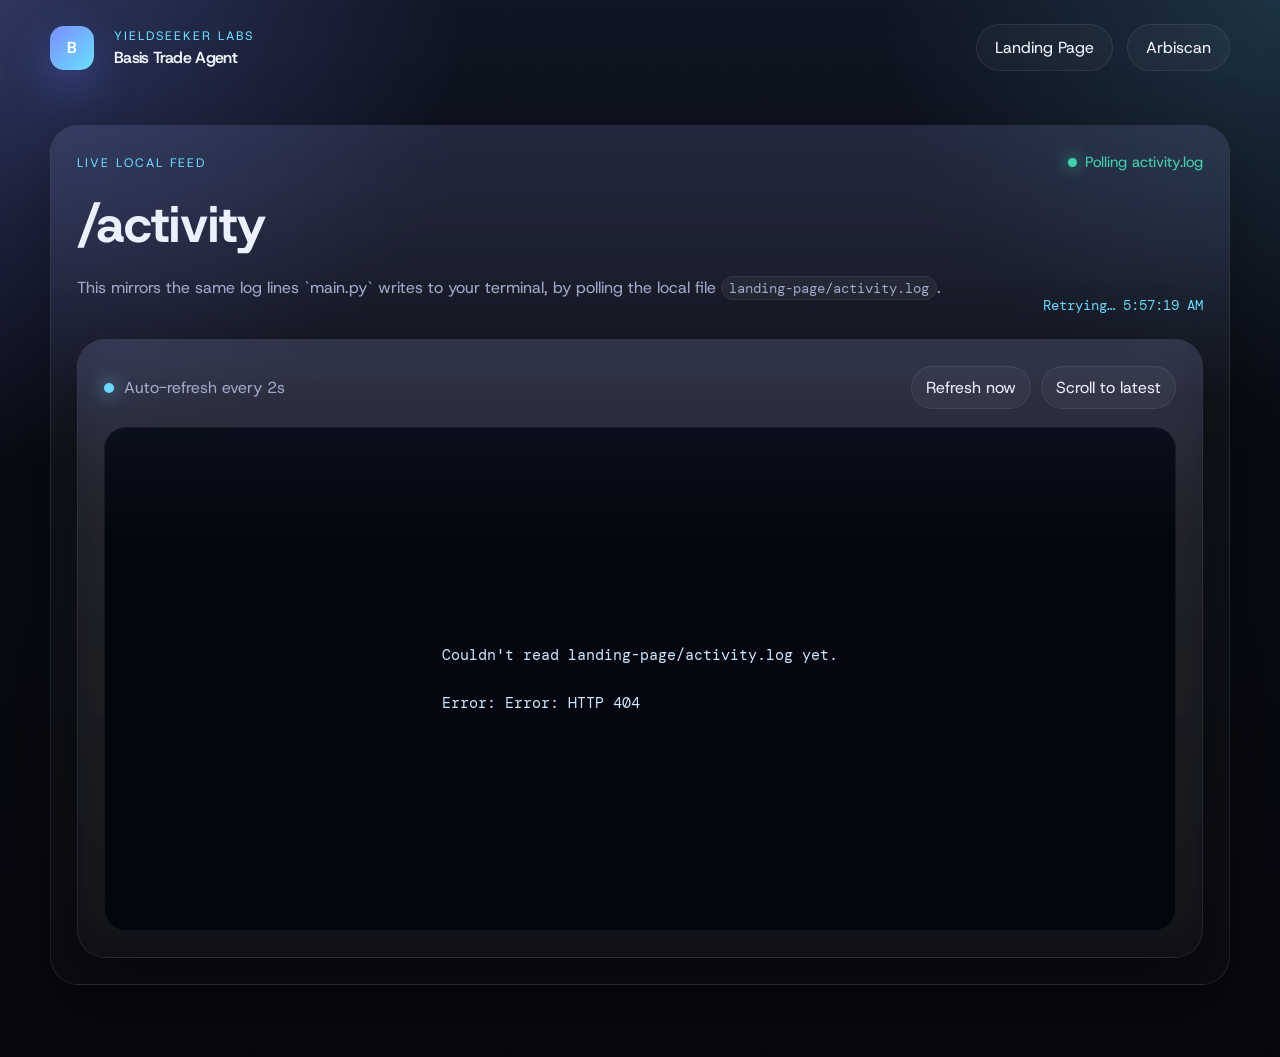
==== landing-page/activity/index.html @ ec865aa6 "Add static landing page and local /activity log viewer" ====
<!doctype html>
<html lang="en">
  <head>
    <meta charset="UTF-8" />
    <meta name="viewport" content="width=device-width, initial-scale=1.0" />
    <title>Basis Trade Agent · Live Activity</title>
    <link rel="preconnect" href="https://fonts.googleapis.com" />
    <link rel="preconnect" href="https://fonts.gstatic.com" crossorigin />
    <link href="https://fonts.googleapis.com/css2?family=Host+Grotesk:wght@400;500;700&family=DM+Mono:wght@400;500&display=swap" rel="stylesheet" />
    <link rel="stylesheet" href="../styles.css" />
  </head>
  <body class="activity-page">
    <div class="page-shell">
      <nav class="topbar">
        <div class="brand-mark">B</div>
        <div class="brand-copy">
          <span class="eyebrow">YieldSeeker Labs</span>
          <span class="brand-name">Basis Trade Agent</span>
        </div>
        <div class="link-row">
          <a class="ghost-link" href="../">Landing Page</a>
          <a class="ghost-link" href="https://arbiscan.io/" target="_blank" rel="noreferrer">Arbiscan</a>
        </div>
      </nav>

      <section class="glass-panel activity-shell">
        <div class="activity-header">
          <span class="eyebrow">Live local feed</span>
          <span class="status-dot">Polling activity.log</span>
        </div>
        <div class="activity-title-row">
          <div>
            <h1>/activity</h1>
            <p class="hero-text">This mirrors the same log lines `main.py` writes to your terminal, by polling the local file <span class="inline-code">landing-page/activity.log</span>.</p>
          </div>
          <div class="activity-meta" id="last-updated">Waiting for first refresh…</div>
        </div>

        <div class="glass-panel log-panel">
          <div class="log-toolbar">
            <div class="log-status">Auto-refresh every 2s</div>
            <div class="log-actions">
              <button class="button-lite" id="refresh-button" type="button">Refresh now</button>
              <button class="button-lite" id="scroll-button" type="button">Scroll to latest</button>
            </div>
          </div>
          <pre class="log-output empty-state" id="log-output">No activity yet.

Start <span class="inline-code">make main</span> in another terminal and this page will populate automatically.</pre>
        </div>
      </section>
    </div>
    <script src="./viewer.js"></script>
  </body>
</html>
---- landing-page/styles.css ----
:root {
  color-scheme: dark;
  --bg: #090b14;
  --bg-elevated: rgba(20, 24, 39, 0.78);
  --bg-elevated-strong: rgba(30, 36, 58, 0.92);
  --border: rgba(255, 255, 255, 0.08);
  --text: #f4f7ff;
  --muted: #a3acc6;
  --accent: #7c8cff;
  --accent-2: #69e1ff;
  --success: #3dd9a5;
  --shadow: 0 30px 80px rgba(0, 0, 0, 0.35);
}

* {
  box-sizing: border-box;
}

html {
  scroll-behavior: smooth;
}

body {
  margin: 0;
  min-height: 100vh;
  font-family: "Host Grotesk", Inter, system-ui, sans-serif;
  color: var(--text);
  background:
    radial-gradient(circle at top left, rgba(124, 140, 255, 0.28), transparent 28%),
    radial-gradient(circle at top right, rgba(105, 225, 255, 0.14), transparent 24%),
    linear-gradient(180deg, #101523 0%, var(--bg) 42%, #07080d 100%);
}

body::before {
  content: "";
  position: fixed;
  inset: 0;
  pointer-events: none;
  background-image: linear-gradient(rgba(255, 255, 255, 0.028) 1px, transparent 1px), linear-gradient(90deg, rgba(255, 255, 255, 0.028) 1px, transparent 1px);
  background-size: 36px 36px;
  mask-image: linear-gradient(180deg, rgba(0, 0, 0, 0.4), transparent 88%);
}

.page-shell {
  width: min(1180px, calc(100vw - 32px));
  margin: 0 auto;
  padding: 24px 0 72px;
}

.topbar {
  display: flex;
  align-items: center;
  justify-content: space-between;
  gap: 20px;
  margin-bottom: 54px;
}

.brand-mark {
  width: 44px;
  height: 44px;
  border-radius: 14px;
  display: grid;
  place-items: center;
  font-weight: 700;
  color: white;
  background: linear-gradient(135deg, var(--accent), var(--accent-2));
  box-shadow: 0 18px 44px rgba(87, 127, 255, 0.34);
}

.brand-copy {
  display: flex;
  flex-direction: column;
  gap: 3px;
  margin-right: auto;
}

.brand-name,
.hero h1,
.section h2,
.info-card h3,
.detail-card h3,
.timeline-step h3,
.hero-panel h3 {
  letter-spacing: -0.04em;
}

.brand-name {
  font-size: 1rem;
  font-weight: 600;
}

.eyebrow,
.panel-label {
  font-size: 0.77rem;
  text-transform: uppercase;
  letter-spacing: 0.16em;
  color: var(--accent-2);
}

.ghost-link,
.primary-button,
.secondary-button {
  text-decoration: none;
  transition: transform 160ms ease, border-color 160ms ease, background 160ms ease, color 160ms ease;
}

.ghost-link {
  color: var(--text);
  border: 1px solid var(--border);
  background: rgba(255, 255, 255, 0.03);
  padding: 12px 18px;
  border-radius: 999px;
}

.hero-grid {
  display: grid;
  grid-template-columns: minmax(0, 1.3fr) minmax(300px, 0.9fr);
  gap: 28px;
  align-items: stretch;
}

.hero-copy,
.glass-panel {
  position: relative;
  overflow: hidden;
}

.hero-copy {
  padding: 18px 0;
}

.hero h1 {
  margin: 12px 0 18px;
  font-size: clamp(2.8rem, 6.2vw, 5.2rem);
  line-height: 0.96;
}

.hero-text,
.section-heading p,
.info-card p,
.detail-card li,
.timeline-step p,
.hero-panel p,
.activity-meta,
.empty-state {
  color: var(--muted);
  line-height: 1.7;
}

.hero-actions {
  display: flex;
  flex-wrap: wrap;
  gap: 14px;
  margin: 28px 0 24px;
}

.primary-button,
.secondary-button {
  display: inline-flex;
  align-items: center;
  justify-content: center;
  min-height: 48px;
  padding: 0 20px;
  border-radius: 999px;
  font-weight: 600;
}

.primary-button {
  color: #08101c;
  background: linear-gradient(135deg, #edf1ff, #88c8ff);
}

.secondary-button {
  color: var(--text);
  border: 1px solid var(--border);
  background: rgba(255, 255, 255, 0.03);
}

.hero-points,
.detail-card ul {
  margin: 0;
  padding-left: 1.1rem;
}

.hero-points {
  display: grid;
  gap: 8px;
  color: var(--muted);
}

.glass-panel {
  border: 1px solid var(--border);
  border-radius: 28px;
  background: linear-gradient(180deg, rgba(255, 255, 255, 0.05), rgba(255, 255, 255, 0.02));
  backdrop-filter: blur(22px);
  box-shadow: var(--shadow);
}

.glass-panel::after {
  content: "";
  position: absolute;
  inset: 0;
  border-radius: inherit;
  background: linear-gradient(180deg, rgba(124, 140, 255, 0.1), transparent 32%);
  pointer-events: none;
}

.hero-panel,
.info-card,
.detail-card,
.timeline-step,
.activity-shell,
.log-panel,
.inline-card {
  padding: 26px;
}

.panel-header,
.activity-header {
  display: flex;
  align-items: center;
  justify-content: space-between;
  gap: 12px;
}

.status-dot {
  display: inline-flex;
  align-items: center;
  gap: 8px;
  color: var(--success);
  font-size: 0.92rem;
}

.status-dot::before {
  content: "";
  width: 9px;
  height: 9px;
  border-radius: 999px;
  background: currentColor;
  box-shadow: 0 0 16px currentColor;
}

.panel-stack,
.card-grid,
.timeline {
  display: grid;
  gap: 18px;
}

.panel-stack {
  margin-top: 18px;
}

.panel-block {
  padding: 18px;
  border-radius: 20px;
  background: rgba(255, 255, 255, 0.035);
  border: 1px solid rgba(255, 255, 255, 0.04);
}

.panel-block h3,
.info-card h3,
.detail-card h3,
.timeline-step h3,
.activity-shell h1 {
  margin: 0 0 10px;
  font-size: 1.16rem;
}

.section {
  margin-top: 84px;
}

.section-heading {
  max-width: 760px;
  margin-bottom: 28px;
}

.section-heading h2 {
  margin: 10px 0 12px;
  font-size: clamp(2rem, 4.4vw, 3.3rem);
  line-height: 1.03;
}

.section-heading.narrow {
  max-width: 620px;
}

.card-grid.three-up {
  grid-template-columns: repeat(3, minmax(0, 1fr));
}

.card-grid.two-up {
  grid-template-columns: repeat(2, minmax(0, 1fr));
}

.timeline {
  grid-template-columns: repeat(3, minmax(0, 1fr));
}

.step-number,
.inline-code,
.log-panel code,
pre,
textarea,
.activity-meta {
  font-family: "DM Mono", ui-monospace, monospace;
}

.step-number {
  display: inline-flex;
  margin-bottom: 14px;
  color: var(--accent-2);
  font-size: 0.88rem;
}

.inline-code {
  padding: 2px 7px;
  border-radius: 999px;
  background: rgba(255, 255, 255, 0.05);
  border: 1px solid rgba(255, 255, 255, 0.06);
  font-size: 0.86rem;
}

.activity-page {
  min-height: 100vh;
}

.activity-shell {
  margin-top: 42px;
}

.activity-title-row {
  display: flex;
  align-items: end;
  justify-content: space-between;
  gap: 18px;
  margin: 18px 0 22px;
}

.activity-title-row h1 {
  font-size: clamp(2.1rem, 4vw, 3.7rem);
}

.activity-meta {
  font-size: 0.9rem;
  color: var(--accent-2);
}

.log-panel {
  min-height: 65vh;
}

.log-toolbar {
  display: flex;
  align-items: center;
  justify-content: space-between;
  gap: 12px;
  margin-bottom: 18px;
}

.log-status {
  display: flex;
  align-items: center;
  gap: 10px;
  color: var(--muted);
}

.log-status::before {
  content: "";
  width: 10px;
  height: 10px;
  border-radius: 999px;
  background: var(--accent-2);
  box-shadow: 0 0 18px rgba(105, 225, 255, 0.9);
}

.log-actions {
  display: flex;
  gap: 10px;
}

.button-lite {
  border: 1px solid var(--border);
  background: rgba(255, 255, 255, 0.04);
  color: var(--text);
  border-radius: 999px;
  padding: 10px 14px;
  cursor: pointer;
  font: inherit;
}

.log-output {
  margin: 0;
  padding: 18px;
  border-radius: 22px;
  background: rgba(3, 6, 14, 0.9);
  border: 1px solid rgba(255, 255, 255, 0.05);
  color: #cfe8ff;
  font-size: 0.92rem;
  line-height: 1.65;
  white-space: pre-wrap;
  word-break: break-word;
  min-height: 56vh;
}

.empty-state {
  display: grid;
  place-items: center;
}

.link-row {
  display: flex;
  gap: 14px;
  flex-wrap: wrap;
}

@media (max-width: 980px) {
  .hero-grid,
  .card-grid.three-up,
  .card-grid.two-up,
  .timeline {
    grid-template-columns: 1fr;
  }

  .activity-title-row,
  .topbar,
  .log-toolbar {
    align-items: flex-start;
    flex-direction: column;
  }
}

@media (max-width: 640px) {
  .page-shell {
    width: min(100vw - 20px, 1180px);
    padding-top: 16px;
    padding-bottom: 48px;
  }

  .hero h1 {
    font-size: 2.55rem;
  }

  .hero-panel,
  .info-card,
  .detail-card,
  .timeline-step,
  .activity-shell,
  .log-panel,
  .inline-card {
    padding: 20px;
  }
}
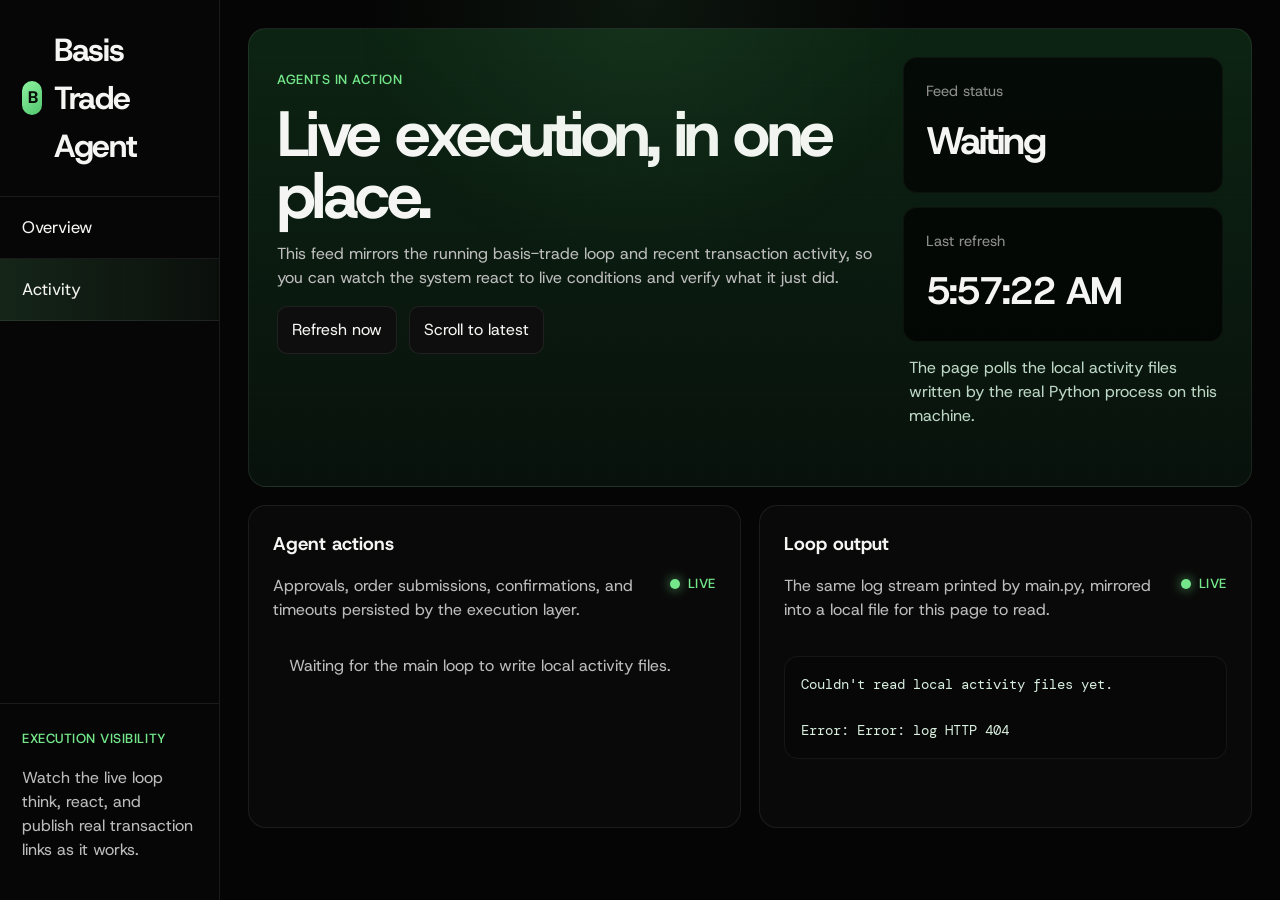
==== commit 5a7f35c4: "Redesign landing page as startup-style site while keeping YieldSeeker theme" ====
--- a/landing-page/activity/index.html
+++ b/landing-page/activity/index.html
@@ -3,52 +3,81 @@
   <head>
     <meta charset="UTF-8" />
     <meta name="viewport" content="width=device-width, initial-scale=1.0" />
-    <title>Basis Trade Agent · Live Activity</title>
+    <title>Basis Trade Agent · Activity</title>
     <link rel="preconnect" href="https://fonts.googleapis.com" />
     <link rel="preconnect" href="https://fonts.gstatic.com" crossorigin />
-    <link href="https://fonts.googleapis.com/css2?family=Host+Grotesk:wght@400;500;700&family=DM+Mono:wght@400;500&display=swap" rel="stylesheet" />
+    <link href="https://fonts.googleapis.com/css2?family=Host+Grotesk:wght@400;500;700;800&family=DM+Mono:wght@400;500&display=swap" rel="stylesheet" />
     <link rel="stylesheet" href="../styles.css" />
   </head>
-  <body class="activity-page">
-    <div class="page-shell">
-      <nav class="topbar">
-        <div class="brand-mark">B</div>
-        <div class="brand-copy">
-          <span class="eyebrow">YieldSeeker Labs</span>
-          <span class="brand-name">Basis Trade Agent</span>
+  <body>
+    <div class="app-shell">
+      <aside class="sidebar">
+        <div class="sidebar-brand">
+          <div class="sidebar-logo">B</div>
+          <span>Basis Trade Agent</span>
         </div>
-        <div class="link-row">
-          <a class="ghost-link" href="../">Landing Page</a>
-          <a class="ghost-link" href="https://arbiscan.io/" target="_blank" rel="noreferrer">Arbiscan</a>
+        <nav class="sidebar-nav">
+          <a class="sidebar-link" href="../">Overview</a>
+          <a class="sidebar-link is-active" href="./">Activity</a>
+        </nav>
+        <div class="sidebar-footer">
+          <span class="sidebar-caption">Execution visibility</span>
+          <p>Watch the live loop think, react, and publish real transaction links as it works.</p>
         </div>
-      </nav>
+      </aside>
 
-      <section class="glass-panel activity-shell">
-        <div class="activity-header">
-          <span class="eyebrow">Live local feed</span>
-          <span class="status-dot">Polling activity.log</span>
-        </div>
-        <div class="activity-title-row">
-          <div>
-            <h1>/activity</h1>
-            <p class="hero-text">This mirrors the same log lines `main.py` writes to your terminal, by polling the local file <span class="inline-code">landing-page/activity.log</span>.</p>
-          </div>
-          <div class="activity-meta" id="last-updated">Waiting for first refresh…</div>
-        </div>
-
-        <div class="glass-panel log-panel">
-          <div class="log-toolbar">
-            <div class="log-status">Auto-refresh every 2s</div>
-            <div class="log-actions">
+      <main class="content-shell activity-layout">
+        <section class="hero-panel">
+          <div class="hero-copy">
+            <p class="section-kicker">AGENTS IN ACTION</p>
+            <h1>Live execution, in one place.</h1>
+            <p class="hero-text">This feed mirrors the running basis-trade loop and recent transaction activity, so you can watch the system react to live conditions and verify what it just did.</p>
+            <div class="button-row">
               <button class="button-lite" id="refresh-button" type="button">Refresh now</button>
               <button class="button-lite" id="scroll-button" type="button">Scroll to latest</button>
             </div>
           </div>
-          <pre class="log-output empty-state" id="log-output">No activity yet.
+          <div class="hero-stats">
+            <div class="stat-tile">
+              <span class="stat-label">Feed status</span>
+              <strong id="feed-status">Waiting</strong>
+            </div>
+            <div class="stat-tile">
+              <span class="stat-label">Last refresh</span>
+              <strong id="last-updated">—</strong>
+            </div>
+            <p class="hero-footnote">The page polls the local activity files written by the real Python process on this machine.</p>
+          </div>
+        </section>
 
-Start <span class="inline-code">make main</span> in another terminal and this page will populate automatically.</pre>
-        </div>
-      </section>
+        <section class="feed-grid">
+          <article class="feed-card">
+            <div class="feed-header">
+              <div>
+                <h3>Agent actions</h3>
+                <p class="activity-subtitle">Approvals, order submissions, confirmations, and timeouts persisted by the execution layer.</p>
+              </div>
+              <span class="live-pill">Live</span>
+            </div>
+            <div class="feed-list" id="events-list">
+              <div class="empty-state">No recorded activity yet.</div>
+            </div>
+          </article>
+
+          <article class="feed-card">
+            <div class="feed-header">
+              <div>
+                <h3>Loop output</h3>
+                <p class="activity-subtitle">The same log stream printed by <span class="inline-code">main.py</span>, mirrored into a local file for this page to read.</p>
+              </div>
+              <span class="live-pill">Live</span>
+            </div>
+            <pre class="raw-log" id="raw-log">No activity yet.
+
+Start the main loop and the feed will populate automatically.</pre>
+          </article>
+        </section>
+      </main>
     </div>
     <script src="./viewer.js"></script>
   </body>
--- a/landing-page/styles.css
+++ b/landing-page/styles.css
@@ -1,34 +1,33 @@
 :root {
   color-scheme: dark;
-  --bg: #090b14;
-  --bg-elevated: rgba(20, 24, 39, 0.78);
-  --bg-elevated-strong: rgba(30, 36, 58, 0.92);
-  --border: rgba(255, 255, 255, 0.08);
-  --text: #f4f7ff;
-  --muted: #a3acc6;
-  --accent: #7c8cff;
-  --accent-2: #69e1ff;
-  --success: #3dd9a5;
-  --shadow: 0 30px 80px rgba(0, 0, 0, 0.35);
+  --bg: #050505;
+  --panel: #090909;
+  --panel-2: #0d0d0d;
+  --hero: #0c1410;
+  --line: rgba(255, 255, 255, 0.08);
+  --text: #f5f5f3;
+  --muted: #bcbcbc;
+  --muted-2: #8f8f8f;
+  --green: #74e78a;
+  --green-2: #2c7f45;
+  --green-soft: rgba(116, 231, 138, 0.1);
 }
 
 * {
   box-sizing: border-box;
 }
 
-html {
-  scroll-behavior: smooth;
-}
-
+html,
 body {
   margin: 0;
-  min-height: 100vh;
+  min-height: 100%;
+  background: var(--bg);
+  color: var(--text);
   font-family: "Host Grotesk", Inter, system-ui, sans-serif;
-  color: var(--text);
-  background:
-    radial-gradient(circle at top left, rgba(124, 140, 255, 0.28), transparent 28%),
-    radial-gradient(circle at top right, rgba(105, 225, 255, 0.14), transparent 24%),
-    linear-gradient(180deg, #101523 0%, var(--bg) 42%, #07080d 100%);
+}
+
+body {
+  line-height: 1.5;
 }
 
 body::before {
@@ -36,419 +35,456 @@
   position: fixed;
   inset: 0;
   pointer-events: none;
-  background-image: linear-gradient(rgba(255, 255, 255, 0.028) 1px, transparent 1px), linear-gradient(90deg, rgba(255, 255, 255, 0.028) 1px, transparent 1px);
-  background-size: 36px 36px;
-  mask-image: linear-gradient(180deg, rgba(0, 0, 0, 0.4), transparent 88%);
-}
-
-.page-shell {
-  width: min(1180px, calc(100vw - 32px));
-  margin: 0 auto;
-  padding: 24px 0 72px;
-}
-
-.topbar {
-  display: flex;
-  align-items: center;
-  justify-content: space-between;
-  gap: 20px;
-  margin-bottom: 54px;
-}
-
-.brand-mark {
-  width: 44px;
-  height: 44px;
+  background: radial-gradient(circle at top center, rgba(116, 231, 138, 0.08), transparent 26%);
+}
+
+img {
+  max-width: 100%;
+}
+
+.app-shell {
+  display: grid;
+  grid-template-columns: 220px minmax(0, 1fr);
+  min-height: 100vh;
+}
+
+.sidebar {
+  display: flex;
+  flex-direction: column;
+  border-right: 1px solid var(--line);
+  background: #060606;
+}
+
+.sidebar-brand {
+  display: flex;
+  align-items: center;
+  gap: 12px;
+  padding: 26px 22px;
+  font-size: 2rem;
+  font-weight: 700;
+  letter-spacing: -0.04em;
+}
+
+.sidebar-logo {
+  width: 34px;
+  height: 34px;
+  border-radius: 10px;
+  display: grid;
+  place-items: center;
+  color: #071109;
+  background: linear-gradient(135deg, #8df49f, #52c56f);
+  font-size: 1.05rem;
+  font-weight: 800;
+}
+
+.sidebar-nav {
+  display: flex;
+  flex-direction: column;
+  border-top: 1px solid var(--line);
+}
+
+.sidebar-link {
+  padding: 18px 22px;
+  border-bottom: 1px solid var(--line);
+  color: var(--text);
+  text-decoration: none;
+  font-size: 1.05rem;
+}
+
+.sidebar-link.is-active,
+.sidebar-link:hover {
+  background: linear-gradient(90deg, rgba(116, 231, 138, 0.14), rgba(116, 231, 138, 0.04));
+}
+
+.sidebar-footer {
+  margin-top: auto;
+  padding: 22px;
+  border-top: 1px solid var(--line);
+}
+
+.sidebar-caption,
+.section-kicker,
+.live-pill,
+.activity-kicker {
+  font-size: 0.83rem;
+  font-weight: 500;
+  text-transform: uppercase;
+  letter-spacing: 0.04em;
+  color: var(--green);
+}
+
+.sidebar-footer p,
+.hero-text,
+.metric-card p,
+.feature-card p,
+.feature-list,
+.proof-card p,
+.activity-subtitle,
+.log-row-message,
+.empty-state,
+.log-meta,
+.activity-note {
+  color: var(--muted);
+}
+
+.content-shell {
+  padding: 28px 28px 72px;
+}
+
+.hero-panel,
+.metric-card,
+.feature-card,
+.proof-card,
+.cta-card,
+.activity-card,
+.feed-card {
+  border: 1px solid var(--line);
+  border-radius: 18px;
+  background: var(--panel);
+}
+
+.hero-panel {
+  display: grid;
+  grid-template-columns: minmax(0, 1.3fr) 320px;
+  gap: 24px;
+  padding: 28px;
+  background:
+    linear-gradient(180deg, rgba(14, 40, 21, 0.88), rgba(9, 19, 13, 0.92)),
+    linear-gradient(rgba(255, 255, 255, 0.04) 1px, transparent 1px),
+    linear-gradient(90deg, rgba(255, 255, 255, 0.04) 1px, transparent 1px);
+  background-size: auto, 28px 28px, 28px 28px;
+}
+
+.hero-copy h1,
+.section-heading h2,
+.cta-copy h2,
+.activity-title {
+  margin: 8px 0 14px;
+  font-size: clamp(2.8rem, 5vw, 4.3rem);
+  line-height: 0.96;
+  letter-spacing: -0.055em;
+}
+
+.hero-actions {
+  display: flex;
+  align-items: center;
+  gap: 24px;
+  margin-top: 28px;
+}
+
+.primary-button {
+  display: inline-flex;
+  align-items: center;
+  justify-content: center;
+  min-height: 52px;
+  padding: 0 26px;
+  border-radius: 10px;
+  background: var(--green);
+  color: #0a100b;
+  text-decoration: none;
+  font-weight: 700;
+}
+
+.secondary-link {
+  color: #9fe8af;
+  text-decoration: none;
+  font-weight: 600;
+}
+
+.hero-stats {
+  display: flex;
+  flex-direction: column;
+  gap: 14px;
+}
+
+.stat-tile {
+  padding: 22px;
   border-radius: 14px;
-  display: grid;
-  place-items: center;
+  background: rgba(2, 2, 2, 0.72);
+  border: 1px solid rgba(255, 255, 255, 0.04);
+}
+
+.stat-label,
+.card-label,
+.log-row-time {
+  display: block;
+  margin-bottom: 10px;
+  color: var(--muted-2);
+  font-size: 0.92rem;
+}
+
+.stat-tile strong,
+.metric-value {
+  font-size: 2.4rem;
+  letter-spacing: -0.05em;
+}
+
+.hero-footnote {
+  margin: 0;
+  padding: 0 6px;
+  color: #bdd7c5;
+}
+
+.section-block {
+  margin-top: 46px;
+}
+
+.section-heading {
+  margin-bottom: 18px;
+}
+
+.section-heading.narrow {
+  max-width: 720px;
+}
+
+.section-heading h2 {
+  font-size: clamp(2.1rem, 4vw, 3.2rem);
+  margin-bottom: 0;
+}
+
+.kpi-grid,
+.proof-grid {
+  display: grid;
+  grid-template-columns: repeat(4, minmax(0, 1fr));
+  gap: 14px;
+}
+
+.metric-card,
+.proof-card {
+  padding: 24px;
+}
+
+.metric-card h3,
+.feature-card h3,
+.proof-card h3,
+.feed-card h3 {
+  margin: 0 0 10px;
+  font-size: 1.16rem;
+}
+
+.metric-value {
+  margin-bottom: 10px;
   font-weight: 700;
-  color: white;
-  background: linear-gradient(135deg, var(--accent), var(--accent-2));
-  box-shadow: 0 18px 44px rgba(87, 127, 255, 0.34);
-}
-
-.brand-copy {
-  display: flex;
-  flex-direction: column;
-  gap: 3px;
-  margin-right: auto;
-}
-
-.brand-name,
-.hero h1,
-.section h2,
-.info-card h3,
-.detail-card h3,
-.timeline-step h3,
-.hero-panel h3 {
-  letter-spacing: -0.04em;
-}
-
-.brand-name {
-  font-size: 1rem;
-  font-weight: 600;
-}
-
-.eyebrow,
-.panel-label {
-  font-size: 0.77rem;
-  text-transform: uppercase;
-  letter-spacing: 0.16em;
-  color: var(--accent-2);
-}
-
-.ghost-link,
-.primary-button,
-.secondary-button {
-  text-decoration: none;
-  transition: transform 160ms ease, border-color 160ms ease, background 160ms ease, color 160ms ease;
-}
-
-.ghost-link {
-  color: var(--text);
-  border: 1px solid var(--border);
-  background: rgba(255, 255, 255, 0.03);
-  padding: 12px 18px;
-  border-radius: 999px;
-}
-
-.hero-grid {
-  display: grid;
-  grid-template-columns: minmax(0, 1.3fr) minmax(300px, 0.9fr);
-  gap: 28px;
-  align-items: stretch;
-}
-
-.hero-copy,
-.glass-panel {
-  position: relative;
-  overflow: hidden;
-}
-
-.hero-copy {
-  padding: 18px 0;
-}
-
-.hero h1 {
-  margin: 12px 0 18px;
-  font-size: clamp(2.8rem, 6.2vw, 5.2rem);
-  line-height: 0.96;
-}
-
-.hero-text,
-.section-heading p,
-.info-card p,
-.detail-card li,
-.timeline-step p,
-.hero-panel p,
-.activity-meta,
-.empty-state {
-  color: var(--muted);
-  line-height: 1.7;
-}
-
-.hero-actions {
-  display: flex;
-  flex-wrap: wrap;
-  gap: 14px;
-  margin: 28px 0 24px;
-}
-
-.primary-button,
-.secondary-button {
-  display: inline-flex;
-  align-items: center;
-  justify-content: center;
-  min-height: 48px;
-  padding: 0 20px;
-  border-radius: 999px;
-  font-weight: 600;
-}
-
-.primary-button {
-  color: #08101c;
-  background: linear-gradient(135deg, #edf1ff, #88c8ff);
-}
-
-.secondary-button {
-  color: var(--text);
-  border: 1px solid var(--border);
-  background: rgba(255, 255, 255, 0.03);
-}
-
-.hero-points,
-.detail-card ul {
-  margin: 0;
-  padding-left: 1.1rem;
-}
-
-.hero-points {
-  display: grid;
-  gap: 8px;
-  color: var(--muted);
-}
-
-.glass-panel {
-  border: 1px solid var(--border);
-  border-radius: 28px;
-  background: linear-gradient(180deg, rgba(255, 255, 255, 0.05), rgba(255, 255, 255, 0.02));
-  backdrop-filter: blur(22px);
-  box-shadow: var(--shadow);
-}
-
-.glass-panel::after {
-  content: "";
-  position: absolute;
-  inset: 0;
-  border-radius: inherit;
-  background: linear-gradient(180deg, rgba(124, 140, 255, 0.1), transparent 32%);
-  pointer-events: none;
-}
-
-.hero-panel,
-.info-card,
-.detail-card,
-.timeline-step,
-.activity-shell,
-.log-panel,
-.inline-card {
+}
+
+.split-grid {
+  display: grid;
+  grid-template-columns: repeat(2, minmax(0, 1fr));
+  gap: 18px;
+}
+
+.feature-card {
   padding: 26px;
 }
 
-.panel-header,
-.activity-header {
+.feature-header,
+.feed-header,
+.activity-topbar {
   display: flex;
   align-items: center;
   justify-content: space-between;
   gap: 12px;
 }
 
-.status-dot {
+.live-pill {
   display: inline-flex;
   align-items: center;
   gap: 8px;
-  color: var(--success);
-  font-size: 0.92rem;
-}
-
-.status-dot::before {
-  content: "";
-  width: 9px;
-  height: 9px;
-  border-radius: 999px;
-  background: currentColor;
-  box-shadow: 0 0 16px currentColor;
-}
-
-.panel-stack,
-.card-grid,
-.timeline {
-  display: grid;
-  gap: 18px;
-}
-
-.panel-stack {
-  margin-top: 18px;
-}
-
-.panel-block {
-  padding: 18px;
-  border-radius: 20px;
-  background: rgba(255, 255, 255, 0.035);
-  border: 1px solid rgba(255, 255, 255, 0.04);
-}
-
-.panel-block h3,
-.info-card h3,
-.detail-card h3,
-.timeline-step h3,
-.activity-shell h1 {
-  margin: 0 0 10px;
-  font-size: 1.16rem;
-}
-
-.section {
-  margin-top: 84px;
-}
-
-.section-heading {
-  max-width: 760px;
-  margin-bottom: 28px;
-}
-
-.section-heading h2 {
-  margin: 10px 0 12px;
-  font-size: clamp(2rem, 4.4vw, 3.3rem);
-  line-height: 1.03;
-}
-
-.section-heading.narrow {
-  max-width: 620px;
-}
-
-.card-grid.three-up {
-  grid-template-columns: repeat(3, minmax(0, 1fr));
-}
-
-.card-grid.two-up {
-  grid-template-columns: repeat(2, minmax(0, 1fr));
-}
-
-.timeline {
-  grid-template-columns: repeat(3, minmax(0, 1fr));
-}
-
-.step-number,
-.inline-code,
-.log-panel code,
-pre,
-textarea,
-.activity-meta {
-  font-family: "DM Mono", ui-monospace, monospace;
-}
-
-.step-number {
-  display: inline-flex;
-  margin-bottom: 14px;
-  color: var(--accent-2);
-  font-size: 0.88rem;
-}
-
-.inline-code {
-  padding: 2px 7px;
-  border-radius: 999px;
-  background: rgba(255, 255, 255, 0.05);
-  border: 1px solid rgba(255, 255, 255, 0.06);
-  font-size: 0.86rem;
-}
-
-.activity-page {
-  min-height: 100vh;
-}
-
-.activity-shell {
-  margin-top: 42px;
-}
-
-.activity-title-row {
-  display: flex;
-  align-items: end;
-  justify-content: space-between;
-  gap: 18px;
-  margin: 18px 0 22px;
-}
-
-.activity-title-row h1 {
-  font-size: clamp(2.1rem, 4vw, 3.7rem);
-}
-
-.activity-meta {
-  font-size: 0.9rem;
-  color: var(--accent-2);
-}
-
-.log-panel {
-  min-height: 65vh;
-}
-
-.log-toolbar {
-  display: flex;
-  align-items: center;
-  justify-content: space-between;
-  gap: 12px;
-  margin-bottom: 18px;
-}
-
-.log-status {
-  display: flex;
-  align-items: center;
-  gap: 10px;
-  color: var(--muted);
-}
-
-.log-status::before {
+}
+
+.live-pill::before,
+.activity-status::before {
   content: "";
   width: 10px;
   height: 10px;
   border-radius: 999px;
-  background: var(--accent-2);
-  box-shadow: 0 0 18px rgba(105, 225, 255, 0.9);
-}
-
-.log-actions {
-  display: flex;
-  gap: 10px;
+  background: var(--green);
+  box-shadow: 0 0 12px rgba(116, 231, 138, 0.75);
+}
+
+.feature-list {
+  margin: 18px 0 0;
+  padding-left: 18px;
+}
+
+.feature-list li + li {
+  margin-top: 10px;
+}
+
+.cta-card {
+  margin-top: 46px;
+  max-width: 740px;
+  margin-left: auto;
+  margin-right: auto;
+  padding: 30px;
+  background: linear-gradient(180deg, rgba(32, 25, 12, 0.68), rgba(12, 12, 12, 0.96));
+}
+
+.cta-copy h2 {
+  font-size: clamp(2rem, 4vw, 3rem);
+}
+
+.full-width {
+  width: 100%;
+  margin-top: 22px;
+}
+
+.activity-layout {
+  display: grid;
+  gap: 18px;
+}
+
+.activity-card {
+  padding: 26px;
+}
+
+.activity-title {
+  font-size: clamp(2.4rem, 4vw, 3.6rem);
+  margin-bottom: 8px;
+}
+
+.activity-topbar {
+  margin-bottom: 18px;
+}
+
+.activity-status {
+  display: inline-flex;
+  align-items: center;
+  gap: 8px;
+  color: var(--green);
+}
+
+.feed-grid {
+  display: grid;
+  grid-template-columns: repeat(2, minmax(0, 1fr));
+  gap: 18px;
+}
+
+.feed-card {
+  padding: 24px;
+}
+
+.feed-list {
+  display: flex;
+  flex-direction: column;
+  gap: 12px;
+  max-height: 520px;
+  overflow: auto;
+  padding-right: 6px;
+}
+
+.log-row {
+  border-radius: 12px;
+  padding: 14px 16px;
+  background: rgba(20, 33, 23, 0.32);
+  border: 1px solid rgba(116, 231, 138, 0.06);
+}
+
+.log-row-kind {
+  margin-bottom: 8px;
+  color: var(--green);
+  font-size: 0.82rem;
+  font-weight: 600;
+  text-transform: uppercase;
+}
+
+.log-row-top {
+  display: flex;
+  align-items: flex-start;
+  justify-content: space-between;
+  gap: 14px;
+}
+
+.log-row-message {
+  white-space: pre-wrap;
+}
+
+.log-row-time {
+  flex: 0 0 auto;
+  margin: 0;
+}
+
+.raw-log {
+  margin-top: 18px;
+  border-radius: 14px;
+  border: 1px solid rgba(255, 255, 255, 0.06);
+  background: #070707;
+  padding: 16px;
+  color: #d9efe0;
+  white-space: pre-wrap;
+  font-family: "DM Mono", monospace;
+  font-size: 0.88rem;
+  line-height: 1.65;
+  max-height: 280px;
+  overflow: auto;
+}
+
+.button-row {
+  display: flex;
+  gap: 12px;
+  flex-wrap: wrap;
 }
 
 .button-lite {
-  border: 1px solid var(--border);
-  background: rgba(255, 255, 255, 0.04);
+  border: 1px solid var(--line);
+  background: #0e0e0e;
   color: var(--text);
-  border-radius: 999px;
-  padding: 10px 14px;
+  padding: 11px 14px;
+  border-radius: 10px;
+  font: inherit;
   cursor: pointer;
-  font: inherit;
-}
-
-.log-output {
-  margin: 0;
-  padding: 18px;
-  border-radius: 22px;
-  background: rgba(3, 6, 14, 0.9);
-  border: 1px solid rgba(255, 255, 255, 0.05);
-  color: #cfe8ff;
-  font-size: 0.92rem;
-  line-height: 1.65;
-  white-space: pre-wrap;
-  word-break: break-word;
-  min-height: 56vh;
+}
+
+.button-lite:hover,
+.sidebar-link:hover,
+.primary-button:hover,
+.secondary-link:hover {
+  opacity: 0.92;
 }
 
 .empty-state {
-  display: grid;
-  place-items: center;
-}
-
-.link-row {
-  display: flex;
-  gap: 14px;
-  flex-wrap: wrap;
-}
-
-@media (max-width: 980px) {
-  .hero-grid,
-  .card-grid.three-up,
-  .card-grid.two-up,
-  .timeline {
+  padding: 16px;
+}
+
+@media (max-width: 1080px) {
+  .app-shell {
     grid-template-columns: 1fr;
   }
 
-  .activity-title-row,
-  .topbar,
-  .log-toolbar {
+  .sidebar {
+    display: none;
+  }
+
+  .hero-panel,
+  .kpi-grid,
+  .proof-grid,
+  .split-grid,
+  .feed-grid {
+    grid-template-columns: 1fr;
+  }
+}
+
+@media (max-width: 720px) {
+  .content-shell {
+    padding: 18px 18px 42px;
+  }
+
+  .hero-panel,
+  .metric-card,
+  .feature-card,
+  .proof-card,
+  .cta-card,
+  .activity-card,
+  .feed-card {
+    padding: 20px;
+  }
+
+  .hero-actions,
+  .feature-header,
+  .feed-header,
+  .activity-topbar,
+  .log-row-top {
+    flex-direction: column;
     align-items: flex-start;
-    flex-direction: column;
-  }
-}
-
-@media (max-width: 640px) {
-  .page-shell {
-    width: min(100vw - 20px, 1180px);
-    padding-top: 16px;
-    padding-bottom: 48px;
-  }
-
-  .hero h1 {
-    font-size: 2.55rem;
-  }
-
-  .hero-panel,
-  .info-card,
-  .detail-card,
-  .timeline-step,
-  .activity-shell,
-  .log-panel,
-  .inline-card {
-    padding: 20px;
-  }
-}
+  }
+}
